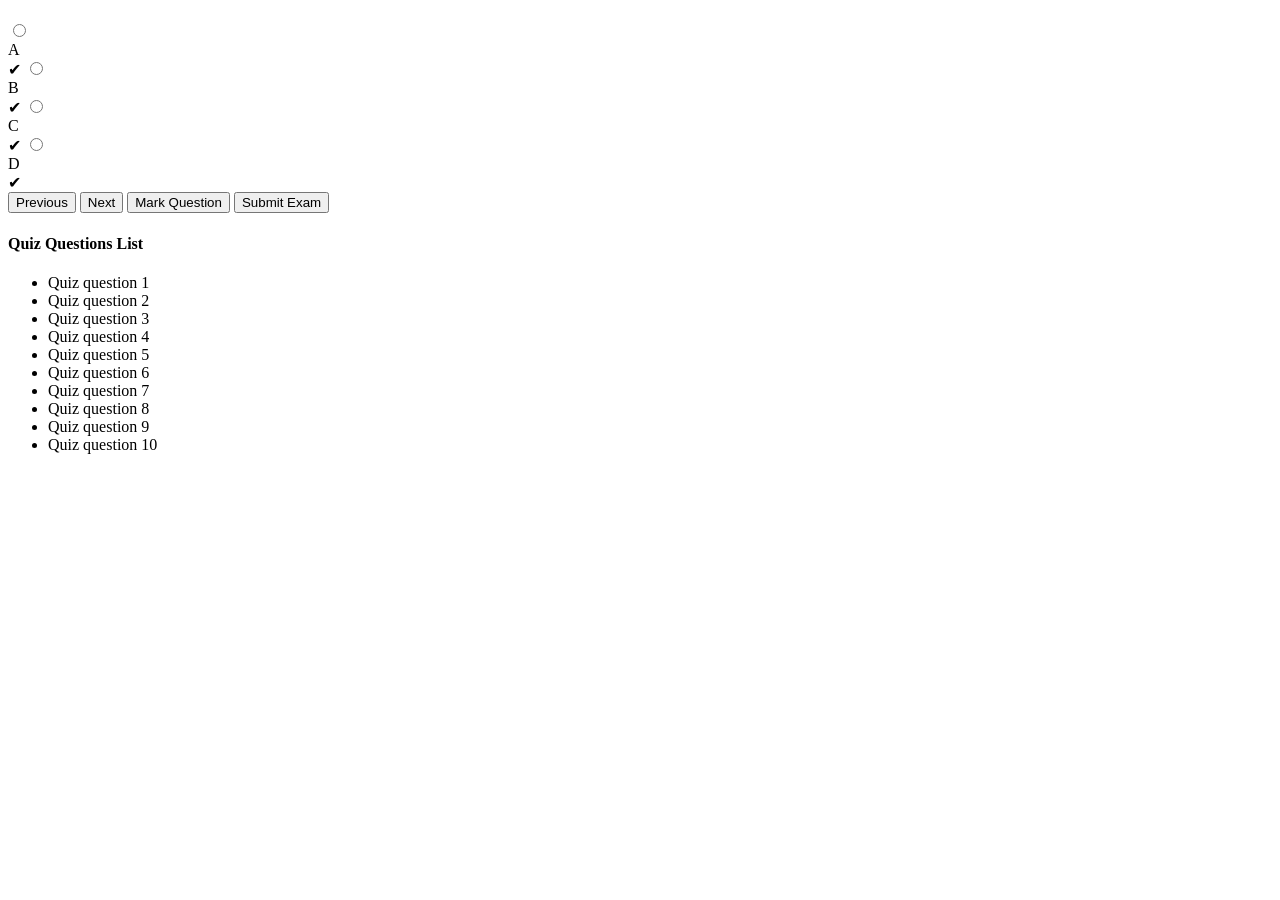
==== quiz/quiz.html @ 5c71bd6f "implementing quiz html" ====
<!DOCTYPE html>
<html lang="en">
  <head>
    <meta charset="UTF-8" />
    <meta name="viewport" content="width=device-width, initial-scale=1.0" />
    <title>Document</title>
    <link rel="stylesheet" href="/Quiz/quiz.css" />
  </head>
  <body>
    <div class="container">
      <div class="timer-container">
        <div class="progress-bar">
          <div class="progress"></div>
        </div>
        <p class="time-left"></p>
      </div>
      
      <div class="quiz-content">
        <div class="quiz-main">
          <h1 class="question"></h1>

          <form class="answers" >
            <label class="answer">
              <input type="radio" name="answer" />
              <div class="left">
                <span class="letter">A</span>
                <span class="text"></span>
              </div>
              <span class="check">✔</span>
            </label>

            <label class="answer">
              <input type="radio" name="answer" />
              <div class="left">
                <span class="letter">B</span>
                <span class="text"></span>
              </div>
              <span class="check">✔</span>
            </label>

            <label class="answer">
              <input type="radio" name="answer" />
              <div class="left">
                <span class="letter">C</span>
                <span class="text"></span>
              </div>
              <span class="check">✔</span>
            </label>

            <label class="answer">
              <input type="radio" name="answer" />
              <div class="left">
                <span class="letter">D</span>
                <span class="text"></span>
              </div>
              <span class="check">✔</span>
            </label>

            <div class="buttons">
              <button class="btn previous" type="button" onclick="previous()">
                Previous
              </button>
              <button class="btn next" type="button" onclick="next()">
                Next
              </button>
              <button class="btn mark" type="button" onclick="mark()">
                Mark Question
              </button>
              <button class="btn submit" type="button">Submit Exam</button>
            </div>
          </form>
        </div>
        <!-- quiz-main ends here -->

        <div class="quiz-sidebar">
          <div class="question-list">
            <h4>Quiz Questions List</h4>
            <ul>
              <li>Quiz question 1</li>
              <li>Quiz question 2</li>
              <li>Quiz question 3</li>
              <li>Quiz question 4</li>
              <li>Quiz question 5</li>
              <li>Quiz question 6</li>
              <li>Quiz question 7</li>
              <li>Quiz question 8</li>
              <li>Quiz question 9</li>
              <li>Quiz question 10</li>
            </ul>
          </div>
        </div>
      </div>
    </div>
  </body>
  <script src="quiz.js"></script>
</html>
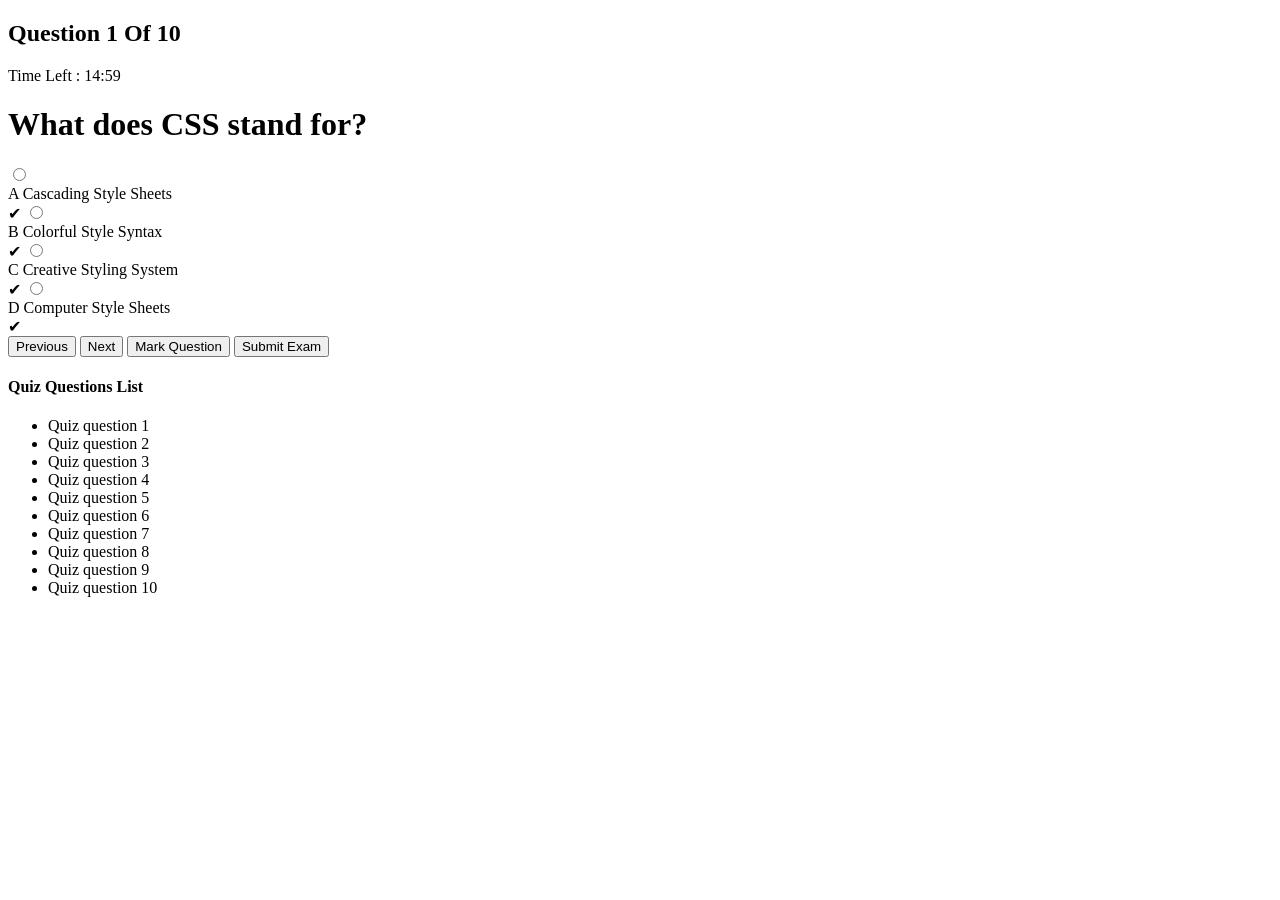
==== commit dac43401: "improved ui" ====
--- a/quiz/quiz.html
+++ b/quiz/quiz.html
@@ -3,7 +3,7 @@
   <head>
     <meta charset="UTF-8" />
     <meta name="viewport" content="width=device-width, initial-scale=1.0" />
-    <title>Document</title>
+    <title>quiz</title>
     <link rel="stylesheet" href="/Quiz/quiz.css" />
   </head>
   <body>
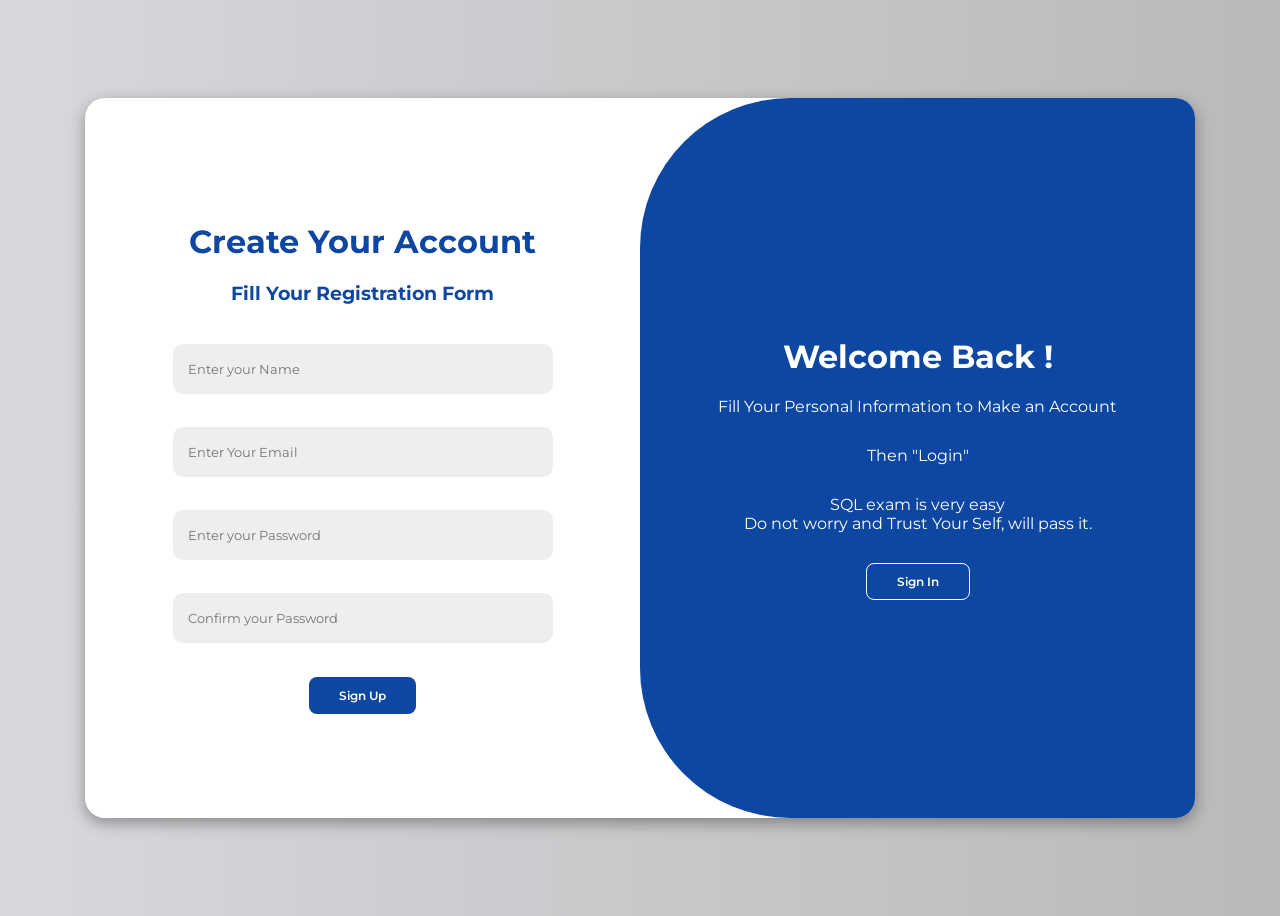
==== commit 409af886: "implemented auth check and changed js exam to sql exam" ====
--- a/quiz/quiz.html
+++ b/quiz/quiz.html
@@ -93,4 +93,5 @@
     </div>
   </body>
   <script src="quiz.js"></script>
+  <script src="/authCheck.js"></script>
 </html>
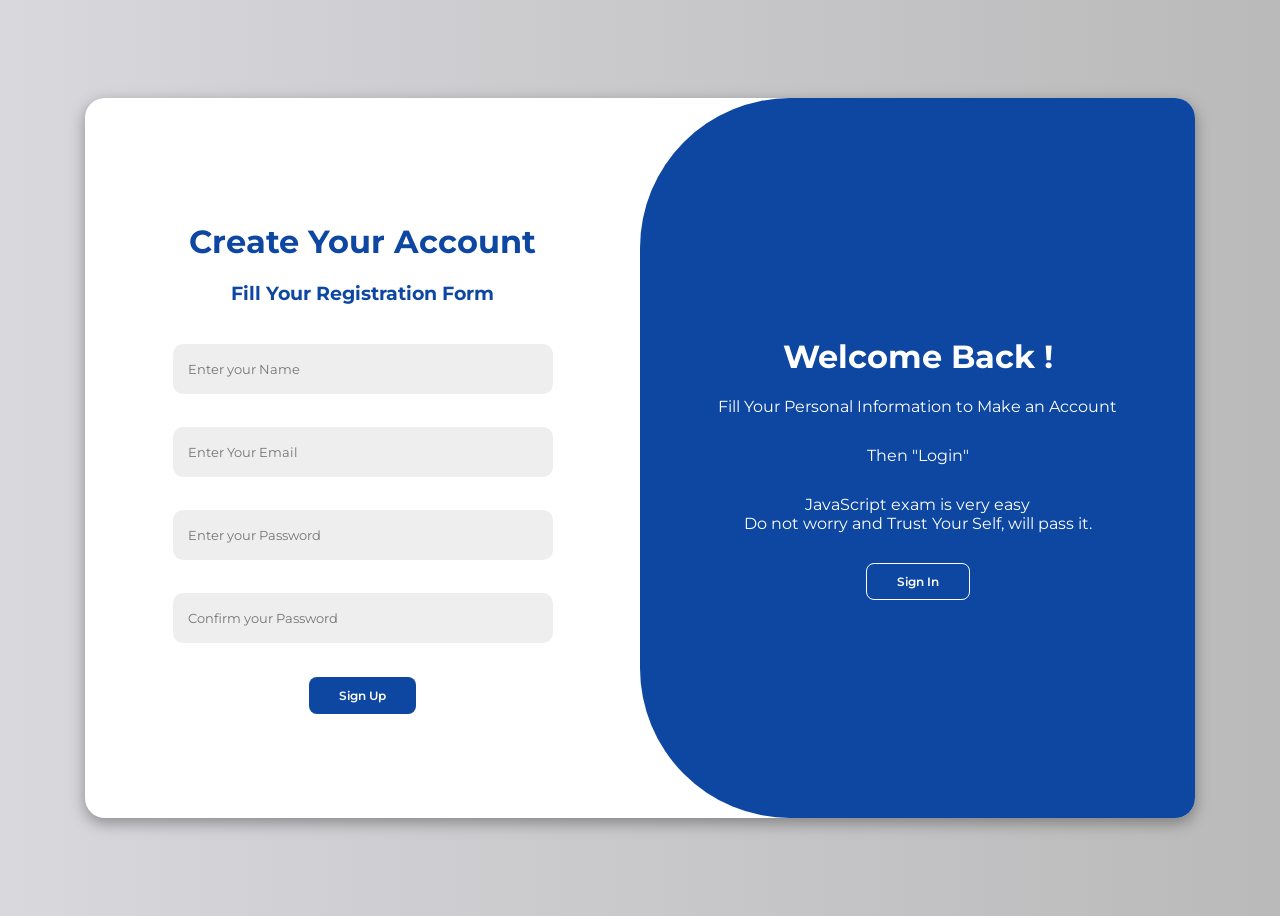
==== commit fe23d1db: "fix: update stylesheet link path in quiz.html to relative path" ====
--- a/quiz/quiz.html
+++ b/quiz/quiz.html
@@ -4,7 +4,7 @@
     <meta charset="UTF-8" />
     <meta name="viewport" content="width=device-width, initial-scale=1.0" />
     <title>quiz</title>
-    <link rel="stylesheet" href="/Quiz/quiz.css" />
+    <link rel="stylesheet" href="quiz.css" />
   </head>
   <body>
     <div class="container">
--- a/quiz/quiz.css
+++ b/quiz/quiz.css
@@ -0,0 +1,188 @@
+body{
+   height: 97vh;
+    display: flex;
+    align-items: center;
+    justify-content: center;
+    flex-direction: column;
+     background: linear-gradient(to right, #d8d8dd, #d8d8dd);
+}
+
+.container
+{
+      background-color: #fff;
+    display: flex;
+    flex-direction: column;
+    justify-content: flex-start;
+    align-items: center;
+    height: 95vh;
+    width: 1100px;
+   border-radius: 20px;
+   overflow: hidden;
+     box-shadow: 0 5px 15px rgba(0, 0, 0, 0.35);
+     gap: 0px;
+}
+input
+{
+    display: none;
+}
+.quiz-main
+{
+    height: auto;
+   padding: 0 100px 0 100px;
+   
+   
+}
+.answers{
+    display: flex;
+    flex-direction: column;
+    gap: 25px;
+   
+}
+.answer
+{
+    display: flex;
+    align-items: center;
+    justify-content: space-between;
+    border: 2px solid #d1d5db;
+     border-radius: 8px;
+     padding: 3px;
+   width: 470px;
+   height: 50px;
+   box-sizing: border-box;
+    
+}
+.answer .left
+{
+    display: flex;
+    align-items: center;
+    justify-content: center;
+    gap: 15px;
+
+}
+
+.letter
+{
+     background: #f3f4f6;
+  border-radius: 2px;
+  padding: 12px 14px;
+}
+.check {
+ width: 20px;
+ height: 20px;
+  display: flex;              /* center the mark */
+  align-items: center;
+  justify-content: center;
+  background-color: #0D47A1;  /* modern green */
+  color: white;
+  font-size: 14px;
+  border-radius: 50%;
+  font-weight: bold;
+  box-shadow: 0 2px 4px rgba(0,0,0,0.1);
+  opacity: 0;
+  margin-right: 15px;
+}
+
+button
+{
+    background-color: #0D47A1;
+    color: #fff;
+    font-size: 12px;
+    padding: 11px 28px;
+    border-radius: 8px;
+    border: none;
+    font-weight: 600;
+    margin-top: 15px;
+    cursor: pointer;
+     transition: 0.3s;
+    
+    
+}
+.quiz-main h1
+{
+    max-width: 470px;
+    margin-bottom: 25px;
+}
+.buttons {
+  display: flex;
+  justify-content: space-between;
+  gap: 10px;
+}
+.quiz-sidebar
+{
+    height: auto;
+   padding: 0 70px 0 70px;
+   margin-right: 10pX;
+}
+
+.question-list {
+     background: white;
+      border-radius: 10px;
+       padding: 5px 20px 5px 20px;
+        box-shadow: 0 2px 8px rgba(0,0,0,0.15);
+       
+}
+ul
+{
+    list-style: none;
+    padding: 0;
+}
+li
+{
+    margin-bottom: 5px;
+    color: #6b7280;
+    background-color: #ededed;
+    padding: 8px 10px;
+    border-radius: 10px;
+    cursor: pointer;
+}
+.answer:hover {
+  border-color: #0D47A1;
+  cursor: pointer;
+}
+button:hover {
+ background-color: rgba(13, 71, 161, 0.85);
+}
+input:checked ~.check {
+  opacity: 1; 
+}
+.answer:has(input:checked)
+{
+  border-color: #0D47A1;
+}
+.question-list li.answered {
+  background-color: #0D47A1; 
+  color: white;
+  transition: 0.3s;
+}
+.question-list li.marked {
+  background-color: #FFA000; 
+  color: #fff;
+  transition: 0.3s;
+}
+.quiz-content {
+  display: flex; 
+}
+.timer-container {
+  width: 90%;
+  margin: 10px auto 0;
+  text-align: center;
+}
+
+.progress-bar {
+  width: 100%;
+  height: 20px;
+  background-color: #e5e7eb; 
+  border-radius: 10px;
+  overflow: hidden;
+}
+.progress {
+  width: 100%; 
+  height: 100%;
+  background-color: #0D47A1; 
+  transition: width 1s linear;
+}
+.time-left {
+  font-weight: bold;
+  color: #0D47A1;
+  font-size: 18px;
+}
